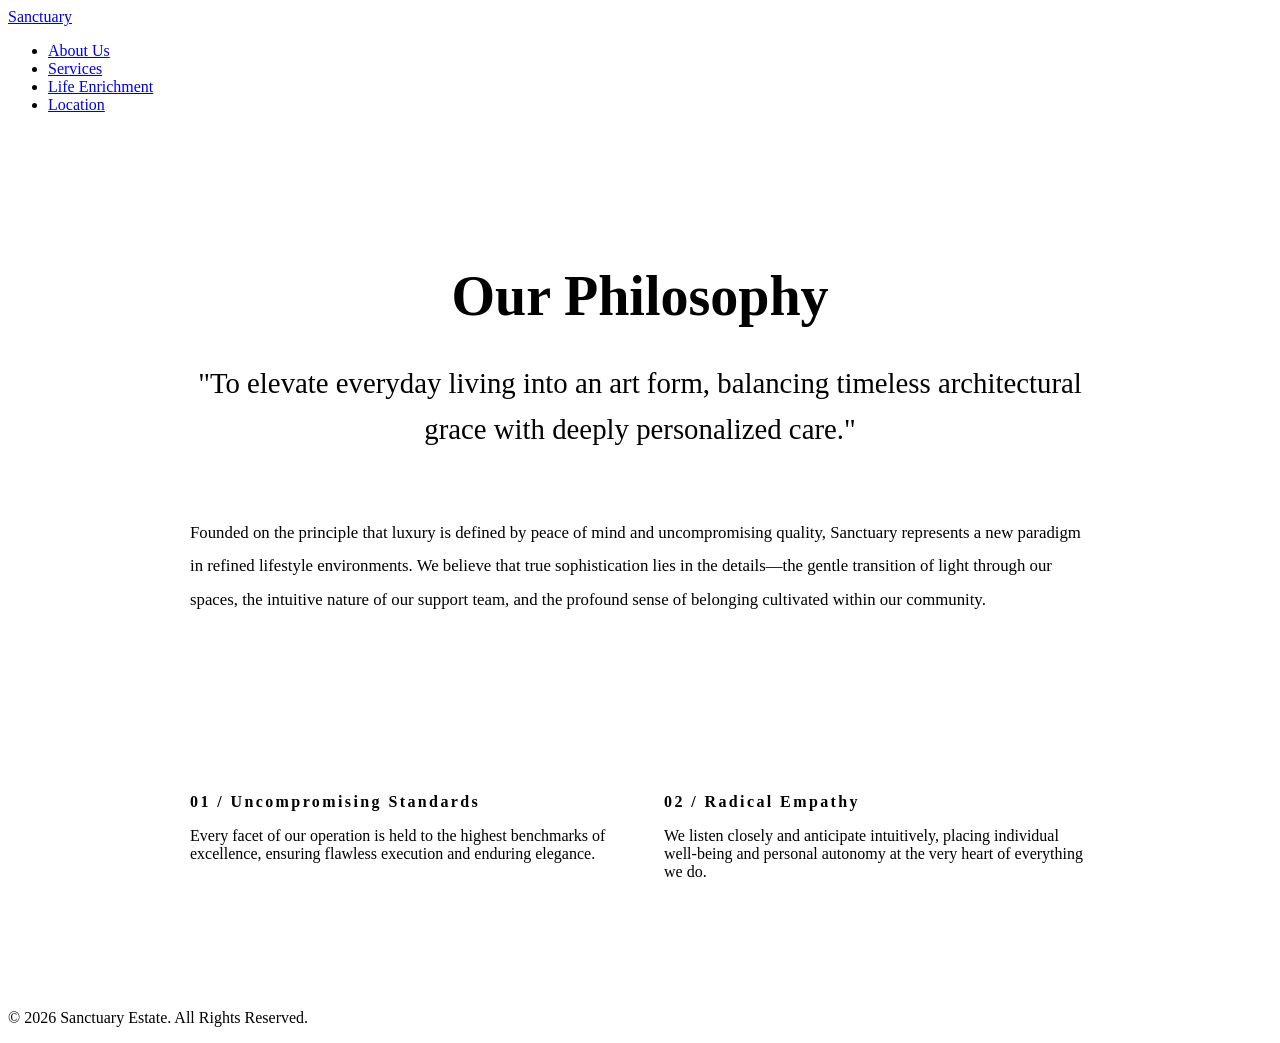
==== about.html @ a44ab1a4 "Add About Us page with HTML structure and styles This file contains the HTML structure and styles fo" ====
<!DOCTYPE html>
<html lang="en">
<head>
    <meta charset="UTF-8">
    <title>About Us | Sanctuary</title>
    <!-- Insert Global CSS here -->
    <style>
      .about-container {
        padding: 6rem 5%;
        max-width: 900px;
        margin: 0 auto;
        text-align: center;
      }
      .about-container h1 {
        font-size: 3.5rem;
        margin-bottom: 2rem;
      }
      .manifesto {
        font-family: 'Cormorant Garamond', serif;
        font-size: 1.8rem;
        line-height: 1.6;
        color: var(--off-white);
        margin-bottom: 4rem;
        font-weight: 300;
      }
      .about-body {
        text-align: left;
        margin-bottom: 6rem;
      }
      .about-body p {
        margin-bottom: 1.5rem;
        line-height: 2;
        font-size: 1.05rem;
      }
      .values-grid {
        display: grid;
        grid-template-columns: repeat(2, 1fr);
        gap: 3rem;
        text-align: left;
        border-top: 1px solid rgba(247, 245, 240, 0.1);
        padding-top: 4rem;
      }
      .value-item h3 {
        color: var(--gold-accent);
        font-size: 1rem;
        letter-spacing: 0.15em;
        margin-bottom: 1rem;
      }
      @media(max-width: 768px) {
        .values-grid { grid-template-columns: 1fr; }
      }
    </style>
</head>
<body>
    <nav>
        <a href="#" class="logo">Sanctuary</a>
        <ul class="nav-links">
            <li><a href="about.html" class="active">About Us</a></li>
            <li><a href="services.html">Services</a></li>
            <li><a href="enrichment.html">Life Enrichment</a></li>
            <li><a href="location.html">Location</a></li>
        </ul>
    </nav>

    <main class="about-container">
        <h1>Our Philosophy</h1>
        <div class="manifesto">
            "To elevate everyday living into an art form, balancing timeless architectural grace with deeply personalized care."
        </div>
        
        <div class="about-body">
            <p>Founded on the principle that luxury is defined by peace of mind and uncompromising quality, Sanctuary represents a new paradigm in refined lifestyle environments. We believe that true sophistication lies in the details—the gentle transition of light through our spaces, the intuitive nature of our support team, and the profound sense of belonging cultivated within our community.</p>
        </div>

        <div class="values-grid">
            <div class="value-item">
                <h3>01 / Uncompromising Standards</h3>
                <p>Every facet of our operation is held to the highest benchmarks of excellence, ensuring flawless execution and enduring elegance.</p>
            </div>
            <div class="value-item">
                <h3>02 / Radical Empathy</h3>
                <p>We listen closely and anticipate intuitively, placing individual well-being and personal autonomy at the very heart of everything we do.</p>
            </div>
        </div>
    </main>

    <footer>
        <p>&copy; 2026 Sanctuary Estate. All Rights Reserved.</p>
    </footer>
</body>
</html>
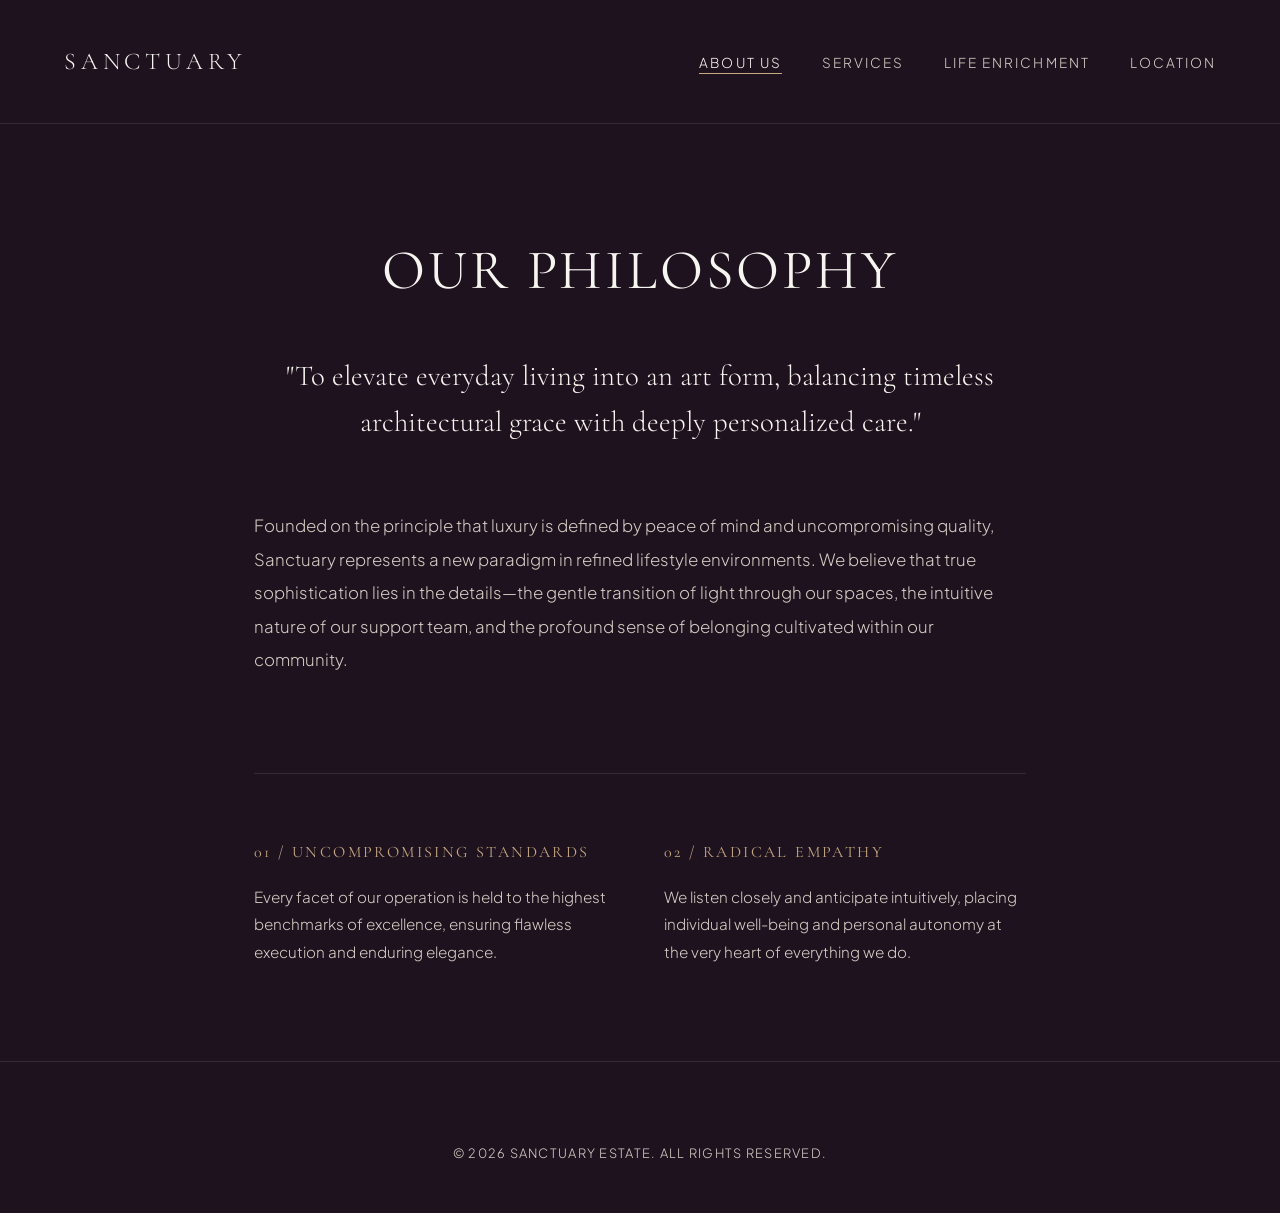
==== commit 63d6bfa2: "Enhance styling in about.html for improved aesthetics Added CSS styles for a cohesive design and lay" ====
--- a/about.html
+++ b/about.html
@@ -1,6 +1,100 @@
 <!DOCTYPE html>
 <html lang="en">
 <head>
+
+<style>
+  :root {
+    --plum-dark: #1E121E;
+    --plum-card: #2A1A2A;
+    --plum-accent: #3D263D;
+    --off-white: #F7F5F0;
+    --off-white-muted: #D3CEC4;
+    --gold-accent: #C5A880; /* Subtle luxury accent */
+    --transition: all 0.4s cubic-bezier(0.16, 1, 0.3, 1);
+  }
+
+  * {
+    box-sizing: border-box;
+    margin: 0;
+    padding: 0;
+  }
+
+  body {
+    background-color: var(--plum-dark);
+    color: var(--off-white);
+    font-family: 'Cormorant Garamond', serif, Georgia, serif; /* High-end editorial feel */
+    line-height: 1.8;
+    overflow-x: hidden;
+  }
+
+  h1, h2, h3, h4 {
+    font-weight: 400;
+    letter-spacing: 0.05em;
+    text-transform: uppercase;
+  }
+
+  p, span, a, li {
+    font-family: 'Plus Jakarta Sans', sans-serif, system-ui, sans-serif; /* Clean readable body font */
+    font-weight: 300;
+    font-size: 0.95rem;
+    color: var(--off-white-muted);
+  }
+
+  /* Navigation Bar (Cohesive Across All Pages) */
+  nav {
+    display: flex;
+    justify-content: space-between;
+    align-items: center;
+    padding: 2.5rem 5%;
+    border-bottom: 1px solid rgba(247, 245, 240, 0.1);
+  }
+
+  .logo {
+    font-family: 'Cormorant Garamond', serif;
+    font-size: 1.5rem;
+    letter-spacing: 0.2em;
+    color: var(--off-white);
+    text-decoration: none;
+    text-transform: uppercase;
+  }
+
+  .nav-links {
+    display: flex;
+    gap: 2.5rem;
+    list-style: none;
+  }
+
+  .nav-links a {
+    text-decoration: none;
+    color: var(--off-white-muted);
+    font-size: 0.85rem;
+    letter-spacing: 0.15em;
+    text-transform: uppercase;
+    transition: var(--transition);
+  }
+
+  .nav-links a:hover, .nav-links a.active {
+    color: var(--off-white);
+    border-bottom: 1px solid var(--gold-accent);
+    padding-bottom: 2px;
+  }
+
+  /* Footer */
+  footer {
+    padding: 5rem 5% 3rem;
+    border-top: 1px solid rgba(247, 245, 240, 0.1);
+    text-align: center;
+  }
+
+  footer p {
+    font-size: 0.8rem;
+    letter-spacing: 0.1em;
+    text-transform: uppercase;
+  }
+</style>
+<!-- Importing Google Fonts for Luxury Aesthetic -->
+<link href="https://fonts.googleapis.com/css2?family=Cormorant+Garamond:wght@300;400;500&family=Plus+Jakarta+Sans:wght@300;400;500&display=swap" rel="stylesheet">
+    
     <meta charset="UTF-8">
     <title>About Us | Sanctuary</title>
     <!-- Insert Global CSS here -->
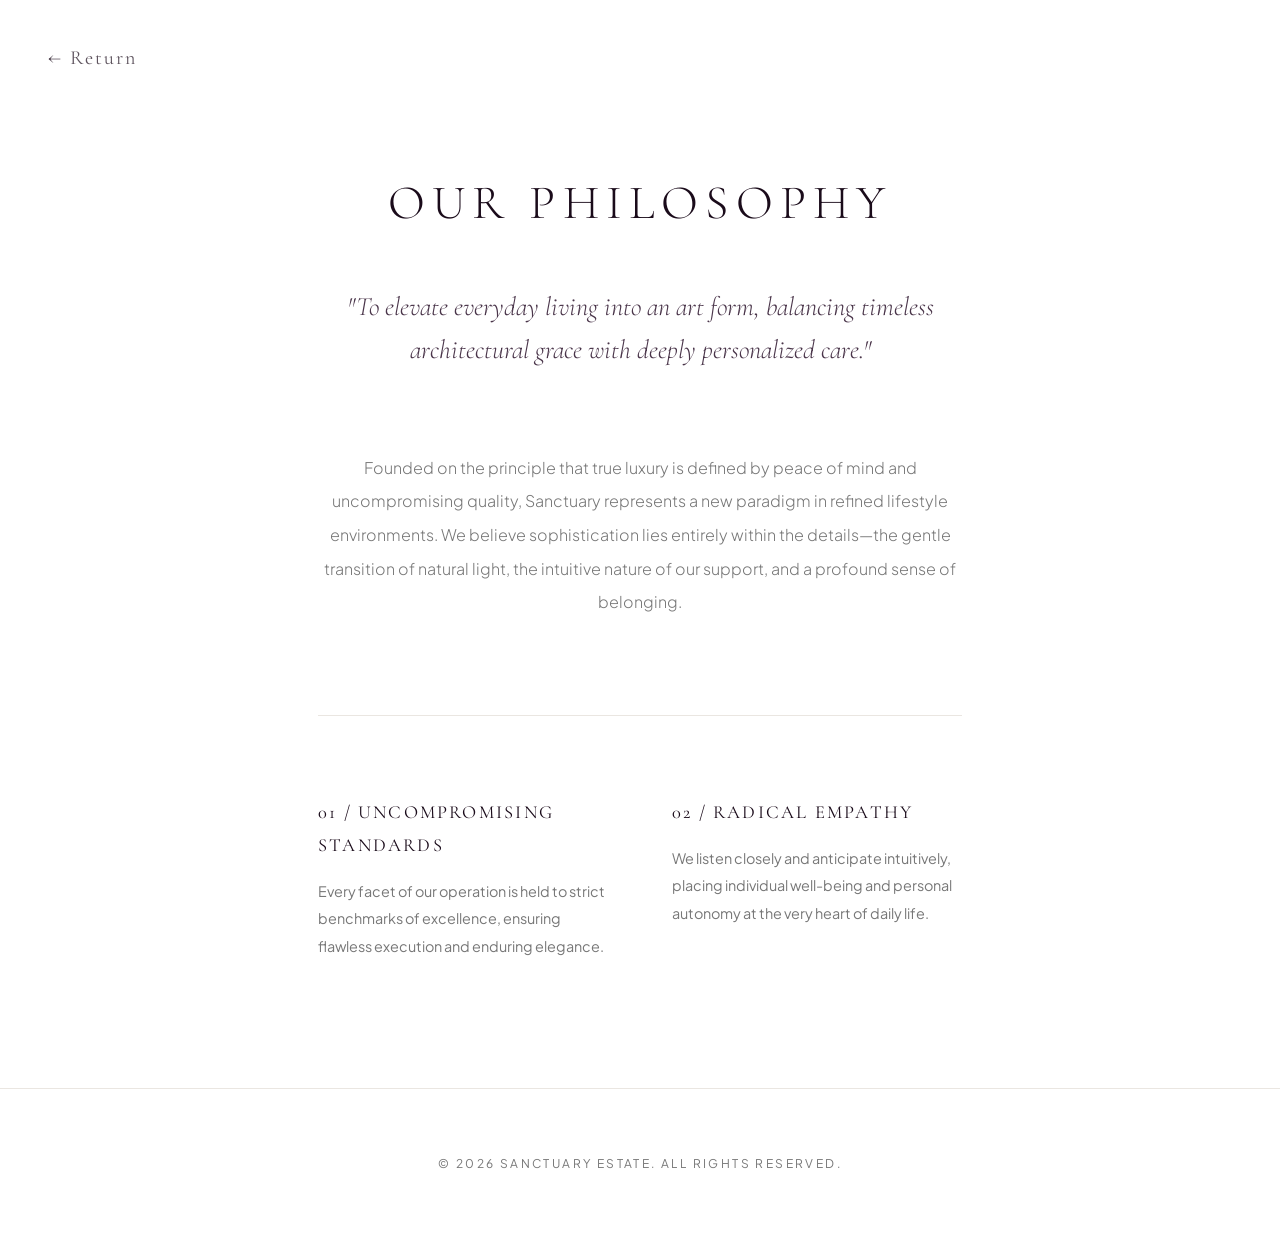
==== commit 7b59635a: "Refactor about.html with new styles and content Updated styles and content in the about page for imp" ====
--- a/about.html
+++ b/about.html
@@ -1,160 +1,162 @@
 <!DOCTYPE html>
 <html lang="en">
 <head>
+    <meta charset="UTF-8">
+    <meta name="viewport" content="width=device-width, initial-scale=1.0">
+    <title>About Us | Sanctuary</title>
+    
+    <!-- Google Fonts -->
+    <link href="https://fonts.googleapis.com/css2?family=Cormorant+Garamond:ital,wght@0,300;0,400;0,500;1,300&family=Plus+Jakarta+Sans:wght@300;400&display=swap" rel="stylesheet">
+    
+    <style>
+      :root {
+        --bg-white: #FFFFFF;
+        --plum-deep: #1A0B1A;
+        --plum-muted: #4A354A;
+        --text-main: #2C2C2C;
+        --text-light: #777777;
+        --border-color: #EAE6E1;
+        --transition: all 0.5s cubic-bezier(0.16, 1, 0.3, 1);
+      }
 
-<style>
-  :root {
-    --plum-dark: #1E121E;
-    --plum-card: #2A1A2A;
-    --plum-accent: #3D263D;
-    --off-white: #F7F5F0;
-    --off-white-muted: #D3CEC4;
-    --gold-accent: #C5A880; /* Subtle luxury accent */
-    --transition: all 0.4s cubic-bezier(0.16, 1, 0.3, 1);
-  }
+      * {
+        box-sizing: border-box;
+        margin: 0;
+        padding: 0;
+      }
 
-  * {
-    box-sizing: border-box;
-    margin: 0;
-    padding: 0;
-  }
+      body {
+        background-color: var(--bg-white);
+        color: var(--text-main);
+        font-family: 'Plus Jakarta Sans', sans-serif;
+        line-height: 1.8;
+        overflow-x: hidden;
+      }
 
-  body {
-    background-color: var(--plum-dark);
-    color: var(--off-white);
-    font-family: 'Cormorant Garamond', serif, Georgia, serif; /* High-end editorial feel */
-    line-height: 1.8;
-    overflow-x: hidden;
-  }
+      /* Minimal Back Arrow */
+      .back-nav {
+        position: fixed;
+        top: 2.5rem;
+        left: 3rem;
+        z-index: 100;
+      }
 
-  h1, h2, h3, h4 {
-    font-weight: 400;
-    letter-spacing: 0.05em;
-    text-transform: uppercase;
-  }
+      .back-arrow {
+        font-family: 'Cormorant Garamond', serif;
+        font-size: 1.25rem;
+        color: var(--plum-deep);
+        text-decoration: none;
+        letter-spacing: 0.1em;
+        display: flex;
+        align-items: center;
+        gap: 0.5rem;
+        transition: var(--transition);
+        opacity: 0.7;
+      }
 
-  p, span, a, li {
-    font-family: 'Plus Jakarta Sans', sans-serif, system-ui, sans-serif; /* Clean readable body font */
-    font-weight: 300;
-    font-size: 0.95rem;
-    color: var(--off-white-muted);
-  }
+      .back-arrow:hover {
+        opacity: 1;
+        transform: translateX(-4px);
+      }
 
-  /* Navigation Bar (Cohesive Across All Pages) */
-  nav {
-    display: flex;
-    justify-content: space-between;
-    align-items: center;
-    padding: 2.5rem 5%;
-    border-bottom: 1px solid rgba(247, 245, 240, 0.1);
-  }
-
-  .logo {
-    font-family: 'Cormorant Garamond', serif;
-    font-size: 1.5rem;
-    letter-spacing: 0.2em;
-    color: var(--off-white);
-    text-decoration: none;
-    text-transform: uppercase;
-  }
-
-  .nav-links {
-    display: flex;
-    gap: 2.5rem;
-    list-style: none;
-  }
-
-  .nav-links a {
-    text-decoration: none;
-    color: var(--off-white-muted);
-    font-size: 0.85rem;
-    letter-spacing: 0.15em;
-    text-transform: uppercase;
-    transition: var(--transition);
-  }
-
-  .nav-links a:hover, .nav-links a.active {
-    color: var(--off-white);
-    border-bottom: 1px solid var(--gold-accent);
-    padding-bottom: 2px;
-  }
-
-  /* Footer */
-  footer {
-    padding: 5rem 5% 3rem;
-    border-top: 1px solid rgba(247, 245, 240, 0.1);
-    text-align: center;
-  }
-
-  footer p {
-    font-size: 0.8rem;
-    letter-spacing: 0.1em;
-    text-transform: uppercase;
-  }
-</style>
-<!-- Importing Google Fonts for Luxury Aesthetic -->
-<link href="https://fonts.googleapis.com/css2?family=Cormorant+Garamond:wght@300;400;500&family=Plus+Jakarta+Sans:wght@300;400;500&display=swap" rel="stylesheet">
-    
-    <meta charset="UTF-8">
-    <title>About Us | Sanctuary</title>
-    <!-- Insert Global CSS here -->
-    <style>
+      /* About Page Content */
       .about-container {
-        padding: 6rem 5%;
+        padding: 10rem 10% 8rem;
         max-width: 900px;
         margin: 0 auto;
         text-align: center;
       }
+
       .about-container h1 {
-        font-size: 3.5rem;
-        margin-bottom: 2rem;
+        font-family: 'Cormorant Garamond', serif;
+        font-size: 3rem;
+        font-weight: 300;
+        letter-spacing: 0.15em;
+        text-transform: uppercase;
+        color: var(--plum-deep);
+        margin-bottom: 2.5rem;
       }
+
       .manifesto {
         font-family: 'Cormorant Garamond', serif;
-        font-size: 1.8rem;
+        font-style: italic;
+        font-size: 1.65rem;
         line-height: 1.6;
-        color: var(--off-white);
-        margin-bottom: 4rem;
+        color: var(--plum-muted);
+        margin-bottom: 5rem;
+        font-weight: 300;
+        max-width: 750px;
+        margin-left: auto;
+        margin-right: auto;
+      }
+
+      .about-body {
+        text-align: center;
+        margin-bottom: 6rem;
+      }
+
+      .about-body p {
+        font-size: 1rem;
+        line-height: 2.1;
+        color: var(--text-light);
+        max-width: 700px;
+        margin: 0 auto;
         font-weight: 300;
       }
-      .about-body {
-        text-align: left;
-        margin-bottom: 6rem;
-      }
-      .about-body p {
-        margin-bottom: 1.5rem;
-        line-height: 2;
-        font-size: 1.05rem;
-      }
+
       .values-grid {
         display: grid;
         grid-template-columns: repeat(2, 1fr);
-        gap: 3rem;
+        gap: 4rem;
         text-align: left;
-        border-top: 1px solid rgba(247, 245, 240, 0.1);
-        padding-top: 4rem;
+        border-top: 1px solid var(--border-color);
+        padding-top: 5rem;
       }
+
       .value-item h3 {
-        color: var(--gold-accent);
-        font-size: 1rem;
-        letter-spacing: 0.15em;
+        font-family: 'Cormorant Garamond', serif;
+        color: var(--plum-deep);
+        font-size: 1.15rem;
+        font-weight: 400;
+        letter-spacing: 0.12em;
         margin-bottom: 1rem;
+        text-transform: uppercase;
       }
+
+      .value-item p {
+        font-size: 0.9rem;
+        color: var(--text-light);
+        line-height: 1.9;
+      }
+
       @media(max-width: 768px) {
-        .values-grid { grid-template-columns: 1fr; }
+        .back-nav { top: 1.5rem; left: 1.5rem; }
+        .about-container { padding: 8rem 6% 5rem; }
+        .about-container h1 { font-size: 2.2rem; }
+        .manifesto { font-size: 1.35rem; }
+        .values-grid { grid-template-columns: 1fr; gap: 3rem; }
+      }
+
+      /* Minimal Footer */
+      footer {
+        padding: 4rem 5%;
+        text-align: center;
+        border-top: 1px solid var(--border-color);
+      }
+
+      footer p {
+        font-size: 0.75rem;
+        letter-spacing: 0.2em;
+        text-transform: uppercase;
+        color: var(--text-light);
       }
     </style>
 </head>
 <body>
-    <nav>
-        <a href="#" class="logo">Sanctuary</a>
-        <ul class="nav-links">
-            <li><a href="about.html" class="active">About Us</a></li>
-            <li><a href="services.html">Services</a></li>
-            <li><a href="enrichment.html">Life Enrichment</a></li>
-            <li><a href="location.html">Location</a></li>
-        </ul>
-    </nav>
+
+    <div class="back-nav">
+        <a href="index.html" class="back-arrow">&larr; Return</a>
+    </div>
 
     <main class="about-container">
         <h1>Our Philosophy</h1>
@@ -163,17 +165,17 @@
         </div>
         
         <div class="about-body">
-            <p>Founded on the principle that luxury is defined by peace of mind and uncompromising quality, Sanctuary represents a new paradigm in refined lifestyle environments. We believe that true sophistication lies in the details—the gentle transition of light through our spaces, the intuitive nature of our support team, and the profound sense of belonging cultivated within our community.</p>
+            <p>Founded on the principle that true luxury is defined by peace of mind and uncompromising quality, Sanctuary represents a new paradigm in refined lifestyle environments. We believe sophistication lies entirely within the details—the gentle transition of natural light, the intuitive nature of our support, and a profound sense of belonging.</p>
         </div>
 
         <div class="values-grid">
             <div class="value-item">
                 <h3>01 / Uncompromising Standards</h3>
-                <p>Every facet of our operation is held to the highest benchmarks of excellence, ensuring flawless execution and enduring elegance.</p>
+                <p>Every facet of our operation is held to strict benchmarks of excellence, ensuring flawless execution and enduring elegance.</p>
             </div>
             <div class="value-item">
                 <h3>02 / Radical Empathy</h3>
-                <p>We listen closely and anticipate intuitively, placing individual well-being and personal autonomy at the very heart of everything we do.</p>
+                <p>We listen closely and anticipate intuitively, placing individual well-being and personal autonomy at the very heart of daily life.</p>
             </div>
         </div>
     </main>
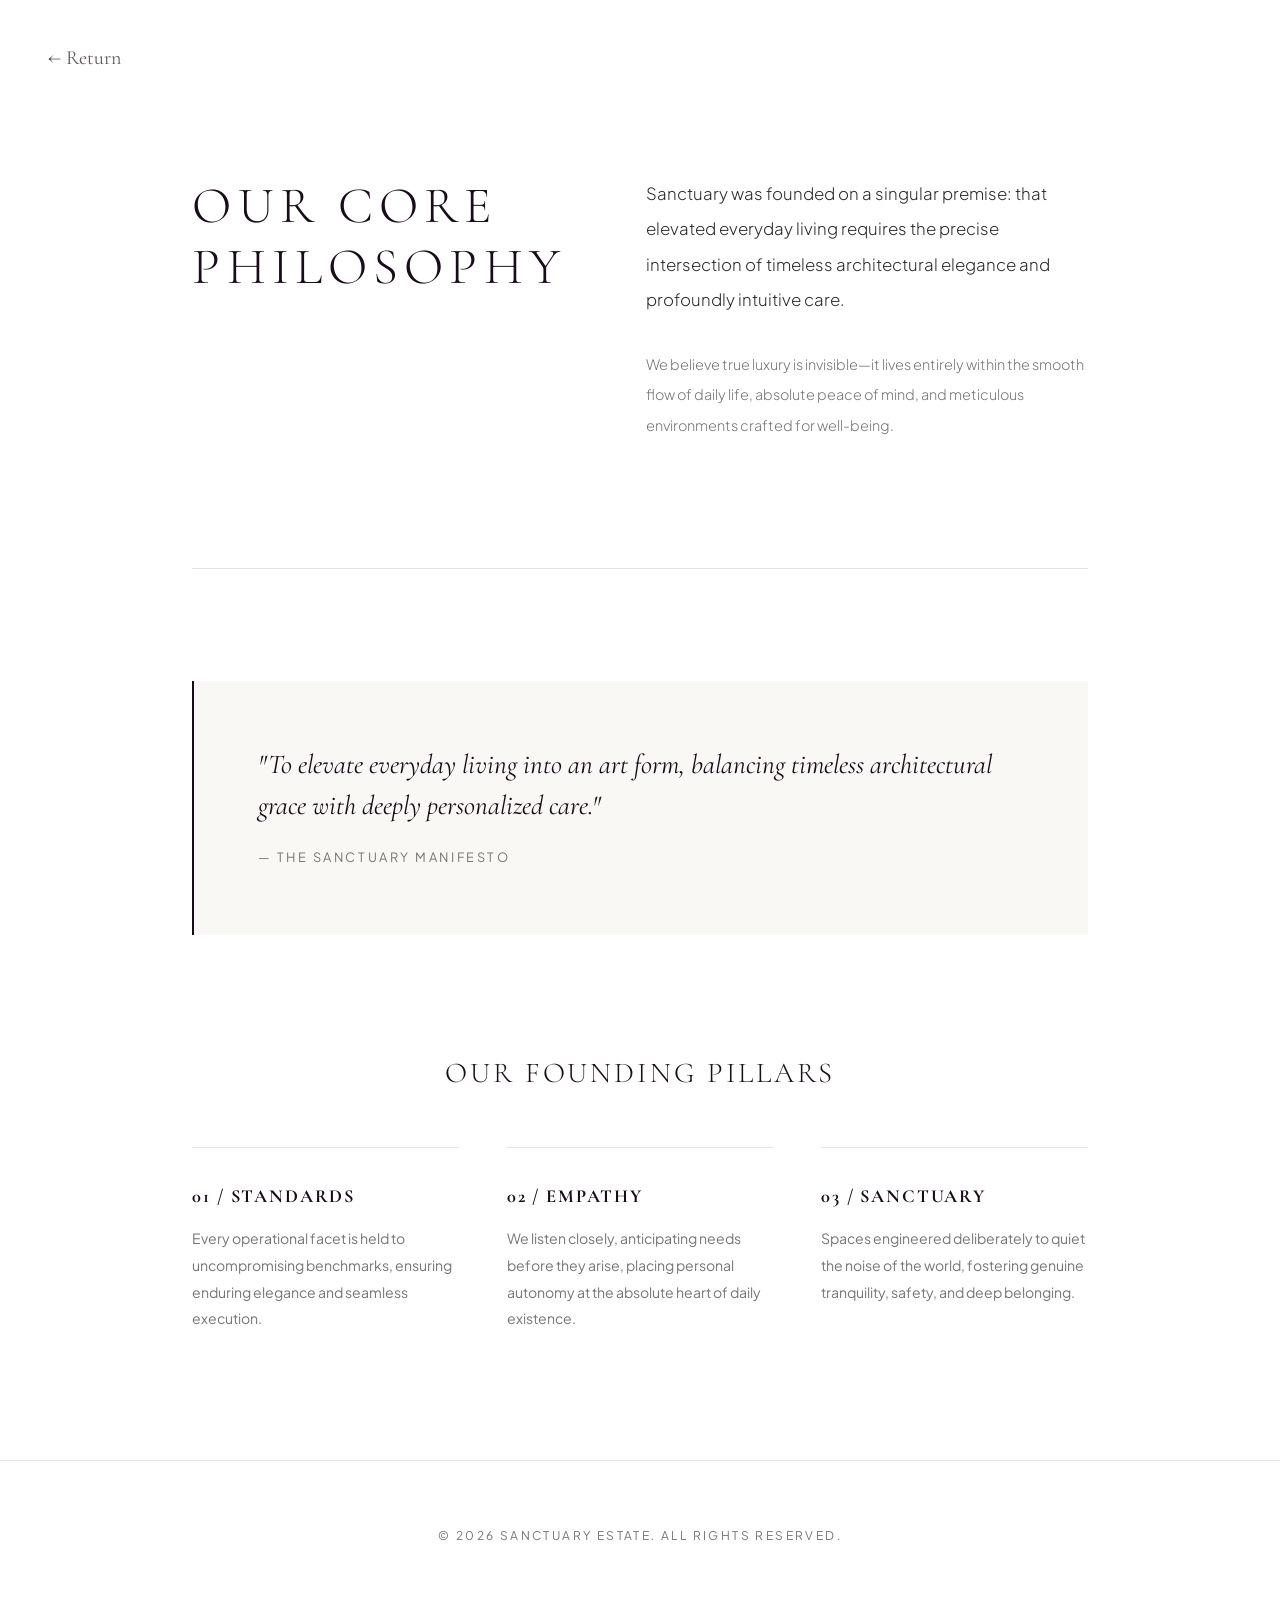
==== commit 78165676: "Refactor About Us page layout and styles Updated styles and structure of the About Us page, includin" ====
--- a/about.html
+++ b/about.html
@@ -5,35 +5,28 @@
     <meta name="viewport" content="width=device-width, initial-scale=1.0">
     <title>About Us | Sanctuary</title>
     
-    <!-- Google Fonts -->
-    <link href="https://fonts.googleapis.com/css2?family=Cormorant+Garamond:ital,wght@0,300;0,400;0,500;1,300&family=Plus+Jakarta+Sans:wght@300;400&display=swap" rel="stylesheet">
+    <link href="https://fonts.googleapis.com/css2?family=Cormorant+Garamond:ital,wght@0,300;0,400;1,300&family=Plus+Jakarta+Sans:wght@300;400&display=swap" rel="stylesheet">
     
     <style>
       :root {
         --bg-white: #FFFFFF;
         --plum-deep: #1A0B1A;
-        --plum-muted: #4A354A;
-        --text-main: #2C2C2C;
-        --text-light: #777777;
-        --border-color: #EAE6E1;
+        --plum-muted: #523752;
+        --text-main: #2A2A2A;
+        --text-light: #767676;
+        --border-color: #E8E3DC;
         --transition: all 0.5s cubic-bezier(0.16, 1, 0.3, 1);
       }
 
-      * {
-        box-sizing: border-box;
-        margin: 0;
-        padding: 0;
-      }
+      * { box-sizing: border-box; margin: 0; padding: 0; }
 
       body {
         background-color: var(--bg-white);
         color: var(--text-main);
         font-family: 'Plus Jakarta Sans', sans-serif;
         line-height: 1.8;
-        overflow-x: hidden;
-      }
-
-      /* Minimal Back Arrow */
+      }
+
       .back-nav {
         position: fixed;
         top: 2.5rem;
@@ -46,7 +39,6 @@
         font-size: 1.25rem;
         color: var(--plum-deep);
         text-decoration: none;
-        letter-spacing: 0.1em;
         display: flex;
         align-items: center;
         gap: 0.5rem;
@@ -54,102 +46,120 @@
         opacity: 0.7;
       }
 
-      .back-arrow:hover {
-        opacity: 1;
-        transform: translateX(-4px);
-      }
-
-      /* About Page Content */
-      .about-container {
-        padding: 10rem 10% 8rem;
-        max-width: 900px;
+      .back-arrow:hover { opacity: 1; transform: translateX(-4px); }
+
+      .about-wrapper {
+        max-width: 1100px;
         margin: 0 auto;
-        text-align: center;
-      }
-
-      .about-container h1 {
-        font-family: 'Cormorant Garamond', serif;
-        font-size: 3rem;
+        padding: 11rem 8% 8rem;
+      }
+
+      .about-hero {
+        display: grid;
+        grid-template-columns: 1fr 1.2fr;
+        gap: 5rem;
+        align-items: start;
+        margin-bottom: 7rem;
+        border-bottom: 1px solid var(--border-color);
+        padding-bottom: 6rem;
+      }
+
+      .about-hero h1 {
+        font-family: 'Cormorant Garamond', serif;
+        font-size: 3.2rem;
         font-weight: 300;
-        letter-spacing: 0.15em;
-        text-transform: uppercase;
-        color: var(--plum-deep);
-        margin-bottom: 2.5rem;
-      }
-
-      .manifesto {
-        font-family: 'Cormorant Garamond', serif;
-        font-style: italic;
-        font-size: 1.65rem;
-        line-height: 1.6;
-        color: var(--plum-muted);
-        margin-bottom: 5rem;
+        letter-spacing: 0.12em;
+        text-transform: uppercase;
+        color: var(--plum-deep);
+        line-height: 1.2;
+      }
+
+      .hero-right p {
+        font-size: 1.05rem;
+        line-height: 2.1;
+        color: var(--text-main);
         font-weight: 300;
-        max-width: 750px;
-        margin-left: auto;
-        margin-right: auto;
-      }
-
-      .about-body {
-        text-align: center;
-        margin-bottom: 6rem;
-      }
-
-      .about-body p {
-        font-size: 1rem;
-        line-height: 2.1;
-        color: var(--text-light);
-        max-width: 700px;
-        margin: 0 auto;
-        font-weight: 300;
-      }
-
-      .values-grid {
-        display: grid;
-        grid-template-columns: repeat(2, 1fr);
-        gap: 4rem;
-        text-align: left;
-        border-top: 1px solid var(--border-color);
-        padding-top: 5rem;
-      }
-
-      .value-item h3 {
-        font-family: 'Cormorant Garamond', serif;
-        color: var(--plum-deep);
-        font-size: 1.15rem;
-        font-weight: 400;
-        letter-spacing: 0.12em;
-        margin-bottom: 1rem;
-        text-transform: uppercase;
-      }
-
-      .value-item p {
+        margin-bottom: 2rem;
+      }
+
+      .hero-right .subtext {
         font-size: 0.9rem;
         color: var(--text-light);
+      }
+
+      .editorial-quote {
+        background-color: #FAF8F5;
+        padding: 4rem;
+        border-left: 2px solid var(--plum-deep);
+        margin-bottom: 7rem;
+      }
+
+      .editorial-quote p {
+        font-family: 'Cormorant Garamond', serif;
+        font-style: italic;
+        font-size: 1.7rem;
+        color: var(--plum-deep);
+        line-height: 1.5;
+        margin-bottom: 1rem;
+      }
+
+      .editorial-quote span {
+        font-size: 0.8rem;
+        letter-spacing: 0.2em;
+        text-transform: uppercase;
+        color: var(--text-light);
+      }
+
+      .pillar-section h2 {
+        font-family: 'Cormorant Garamond', serif;
+        font-size: 1.8rem;
+        font-weight: 300;
+        letter-spacing: 0.1em;
+        text-transform: uppercase;
+        color: var(--plum-deep);
+        margin-bottom: 3rem;
+        text-align: center;
+      }
+
+      .pillar-columns {
+        display: grid;
+        grid-template-columns: repeat(3, 1fr);
+        gap: 3rem;
+      }
+
+      .pillar-item {
+        border-top: 1px solid var(--border-color);
+        padding-top: 2rem;
+      }
+
+      .pillar-item h4 {
+        font-family: 'Cormorant Garamond', serif;
+        font-size: 1.15rem;
+        color: var(--plum-deep);
+        letter-spacing: 0.1em;
+        margin-bottom: 0.75rem;
+        text-transform: uppercase;
+      }
+
+      .pillar-item p {
+        font-size: 0.88rem;
+        color: var(--text-light);
         line-height: 1.9;
       }
 
-      @media(max-width: 768px) {
+      @media(max-width: 900px) {
+        .about-hero { grid-template-columns: 1fr; gap: 3rem; }
+        .pillar-columns { grid-template-columns: 1fr; gap: 2.5rem; }
         .back-nav { top: 1.5rem; left: 1.5rem; }
-        .about-container { padding: 8rem 6% 5rem; }
-        .about-container h1 { font-size: 2.2rem; }
-        .manifesto { font-size: 1.35rem; }
-        .values-grid { grid-template-columns: 1fr; gap: 3rem; }
-      }
-
-      /* Minimal Footer */
+        .about-wrapper { padding: 8rem 6% 5rem; }
+      }
+
       footer {
         padding: 4rem 5%;
         text-align: center;
         border-top: 1px solid var(--border-color);
       }
-
-      footer p {
-        font-size: 0.75rem;
-        letter-spacing: 0.2em;
-        text-transform: uppercase;
-        color: var(--text-light);
-      }
+      footer p { font-size: 0.75rem; letter-spacing: 0.2em; text-transform: uppercase; color: var(--text-light); }
     </style>
 </head>
 <body>
@@ -158,26 +168,37 @@
         <a href="index.html" class="back-arrow">&larr; Return</a>
     </div>
 
-    <main class="about-container">
-        <h1>Our Philosophy</h1>
-        <div class="manifesto">
-            "To elevate everyday living into an art form, balancing timeless architectural grace with deeply personalized care."
+    <main class="about-wrapper">
+        <section class="about-hero">
+            <h1>Our Core<br>Philosophy</h1>
+            <div class="hero-right">
+                <p>Sanctuary was founded on a singular premise: that elevated everyday living requires the precise intersection of timeless architectural elegance and profoundly intuitive care.</p>
+                <p class="subtext">We believe true luxury is invisible—it lives entirely within the smooth flow of daily life, absolute peace of mind, and meticulous environments crafted for well-being.</p>
+            </div>
+        </section>
+
+        <div class="editorial-quote">
+            <p>"To elevate everyday living into an art form, balancing timeless architectural grace with deeply personalized care."</p>
+            <span>— The Sanctuary Manifesto</span>
         </div>
-        
-        <div class="about-body">
-            <p>Founded on the principle that true luxury is defined by peace of mind and uncompromising quality, Sanctuary represents a new paradigm in refined lifestyle environments. We believe sophistication lies entirely within the details—the gentle transition of natural light, the intuitive nature of our support, and a profound sense of belonging.</p>
-        </div>
-
-        <div class="values-grid">
-            <div class="value-item">
-                <h3>01 / Uncompromising Standards</h3>
-                <p>Every facet of our operation is held to strict benchmarks of excellence, ensuring flawless execution and enduring elegance.</p>
+
+        <section class="pillar-section">
+            <h2>Our Founding Pillars</h2>
+            <div class="pillar-columns">
+                <div class="pillar-item">
+                    <h4>01 / Standards</h4>
+                    <p>Every operational facet is held to uncompromising benchmarks, ensuring enduring elegance and seamless execution.</p>
+                </div>
+                <div class="pillar-item">
+                    <h4>02 / Empathy</h4>
+                    <p>We listen closely, anticipating needs before they arise, placing personal autonomy at the absolute heart of daily existence.</p>
+                </div>
+                <div class="pillar-item">
+                    <h4>03 / Sanctuary</h4>
+                    <p>Spaces engineered deliberately to quiet the noise of the world, fostering genuine tranquility, safety, and deep belonging.</p>
+                </div>
             </div>
-            <div class="value-item">
-                <h3>02 / Radical Empathy</h3>
-                <p>We listen closely and anticipate intuitively, placing individual well-being and personal autonomy at the very heart of daily life.</p>
-            </div>
-        </div>
+        </section>
     </main>
 
     <footer>
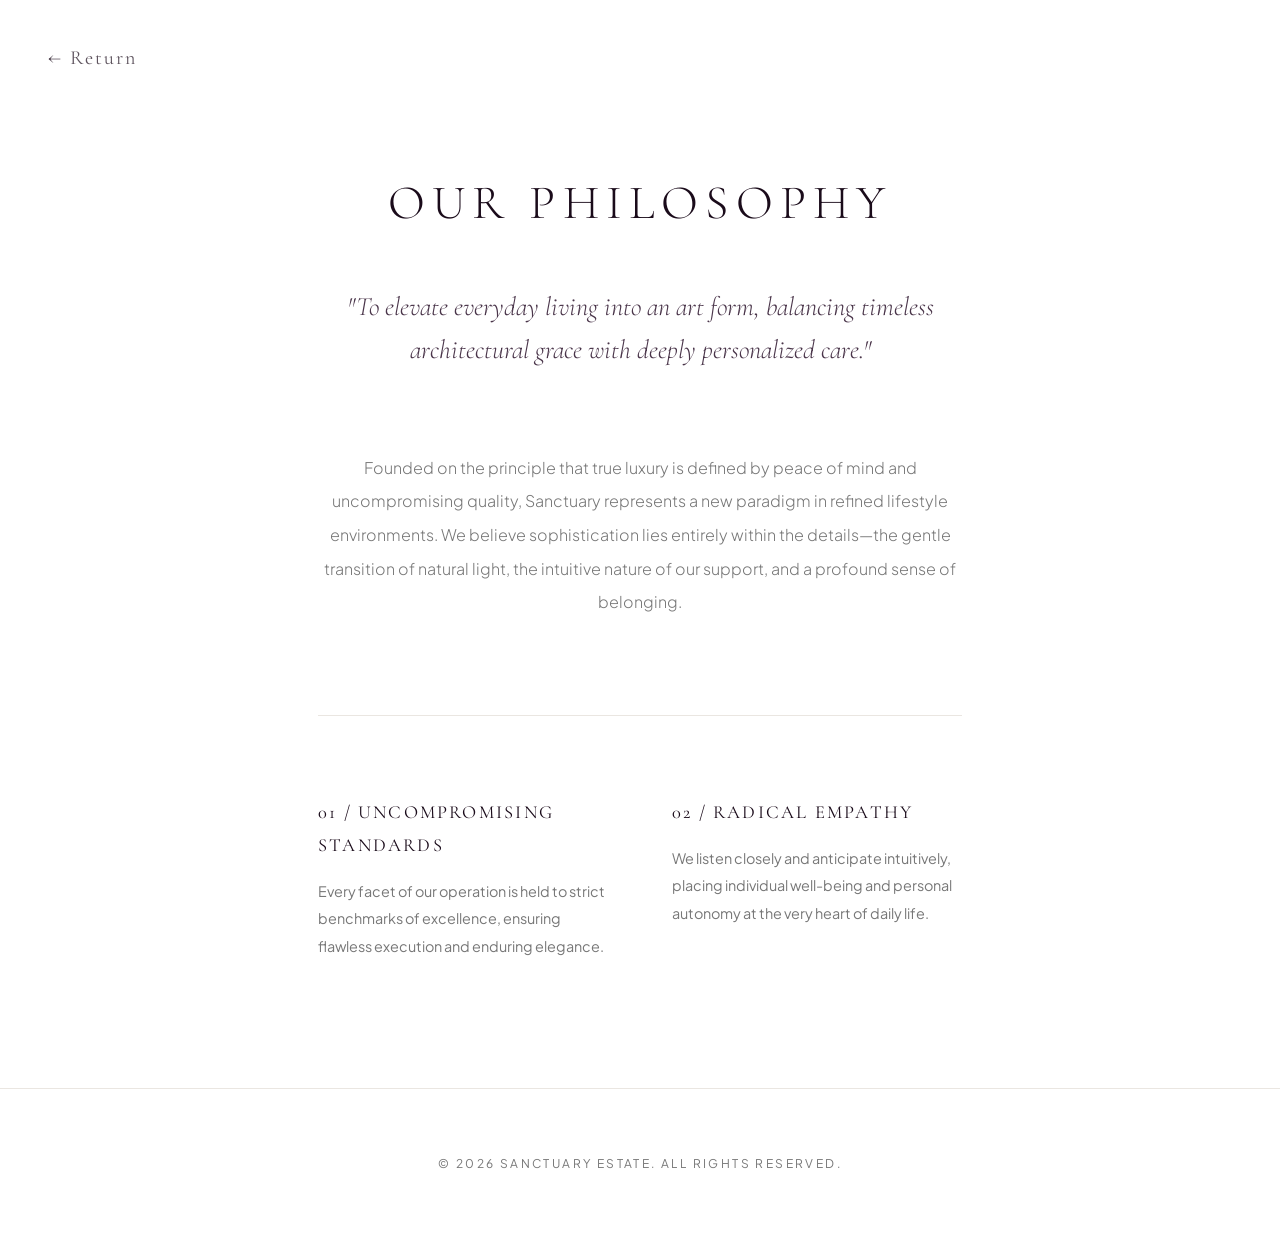
==== commit 1faefc3f: "Refactor About page layout and styles Updated styles and structure for the About page, including fon" ====
--- a/about.html
+++ b/about.html
@@ -5,28 +5,35 @@
     <meta name="viewport" content="width=device-width, initial-scale=1.0">
     <title>About Us | Sanctuary</title>
     
-    <link href="https://fonts.googleapis.com/css2?family=Cormorant+Garamond:ital,wght@0,300;0,400;1,300&family=Plus+Jakarta+Sans:wght@300;400&display=swap" rel="stylesheet">
+    <!-- Google Fonts -->
+    <link href="https://fonts.googleapis.com/css2?family=Cormorant+Garamond:ital,wght@0,300;0,400;0,500;1,300&family=Plus+Jakarta+Sans:wght@300;400&display=swap" rel="stylesheet">
     
     <style>
       :root {
         --bg-white: #FFFFFF;
         --plum-deep: #1A0B1A;
-        --plum-muted: #523752;
-        --text-main: #2A2A2A;
-        --text-light: #767676;
-        --border-color: #E8E3DC;
+        --plum-muted: #4A354A;
+        --text-main: #2C2C2C;
+        --text-light: #777777;
+        --border-color: #EAE6E1;
         --transition: all 0.5s cubic-bezier(0.16, 1, 0.3, 1);
       }
 
-      * { box-sizing: border-box; margin: 0; padding: 0; }
+      * {
+        box-sizing: border-box;
+        margin: 0;
+        padding: 0;
+      }
 
       body {
         background-color: var(--bg-white);
         color: var(--text-main);
         font-family: 'Plus Jakarta Sans', sans-serif;
         line-height: 1.8;
+        overflow-x: hidden;
       }
 
+      /* Minimal Back Arrow */
       .back-nav {
         position: fixed;
         top: 2.5rem;
@@ -39,6 +46,7 @@
         font-size: 1.25rem;
         color: var(--plum-deep);
         text-decoration: none;
+        letter-spacing: 0.1em;
         display: flex;
         align-items: center;
         gap: 0.5rem;
@@ -46,120 +54,102 @@
         opacity: 0.7;
       }
 
-      .back-arrow:hover { opacity: 1; transform: translateX(-4px); }
-
-      .about-wrapper {
-        max-width: 1100px;
-        margin: 0 auto;
-        padding: 11rem 8% 8rem;
+      .back-arrow:hover {
+        opacity: 1;
+        transform: translateX(-4px);
       }
 
-      .about-hero {
-        display: grid;
-        grid-template-columns: 1fr 1.2fr;
-        gap: 5rem;
-        align-items: start;
-        margin-bottom: 7rem;
-        border-bottom: 1px solid var(--border-color);
-        padding-bottom: 6rem;
-      }
-
-      .about-hero h1 {
-        font-family: 'Cormorant Garamond', serif;
-        font-size: 3.2rem;
-        font-weight: 300;
-        letter-spacing: 0.12em;
-        text-transform: uppercase;
-        color: var(--plum-deep);
-        line-height: 1.2;
-      }
-
-      .hero-right p {
-        font-size: 1.05rem;
-        line-height: 2.1;
-        color: var(--text-main);
-        font-weight: 300;
-        margin-bottom: 2rem;
-      }
-
-      .hero-right .subtext {
-        font-size: 0.9rem;
-        color: var(--text-light);
-      }
-
-      .editorial-quote {
-        background-color: #FAF8F5;
-        padding: 4rem;
-        border-left: 2px solid var(--plum-deep);
-        margin-bottom: 7rem;
-      }
-
-      .editorial-quote p {
-        font-family: 'Cormorant Garamond', serif;
-        font-style: italic;
-        font-size: 1.7rem;
-        color: var(--plum-deep);
-        line-height: 1.5;
-        margin-bottom: 1rem;
-      }
-
-      .editorial-quote span {
-        font-size: 0.8rem;
-        letter-spacing: 0.2em;
-        text-transform: uppercase;
-        color: var(--text-light);
-      }
-
-      .pillar-section h2 {
-        font-family: 'Cormorant Garamond', serif;
-        font-size: 1.8rem;
-        font-weight: 300;
-        letter-spacing: 0.1em;
-        text-transform: uppercase;
-        color: var(--plum-deep);
-        margin-bottom: 3rem;
+      /* About Page Content */
+      .about-container {
+        padding: 10rem 10% 8rem;
+        max-width: 900px;
+        margin: 0 auto;
         text-align: center;
       }
 
-      .pillar-columns {
-        display: grid;
-        grid-template-columns: repeat(3, 1fr);
-        gap: 3rem;
+      .about-container h1 {
+        font-family: 'Cormorant Garamond', serif;
+        font-size: 3rem;
+        font-weight: 300;
+        letter-spacing: 0.15em;
+        text-transform: uppercase;
+        color: var(--plum-deep);
+        margin-bottom: 2.5rem;
       }
 
-      .pillar-item {
-        border-top: 1px solid var(--border-color);
-        padding-top: 2rem;
+      .manifesto {
+        font-family: 'Cormorant Garamond', serif;
+        font-style: italic;
+        font-size: 1.65rem;
+        line-height: 1.6;
+        color: var(--plum-muted);
+        margin-bottom: 5rem;
+        font-weight: 300;
+        max-width: 750px;
+        margin-left: auto;
+        margin-right: auto;
       }
 
-      .pillar-item h4 {
+      .about-body {
+        text-align: center;
+        margin-bottom: 6rem;
+      }
+
+      .about-body p {
+        font-size: 1rem;
+        line-height: 2.1;
+        color: var(--text-light);
+        max-width: 700px;
+        margin: 0 auto;
+        font-weight: 300;
+      }
+
+      .values-grid {
+        display: grid;
+        grid-template-columns: repeat(2, 1fr);
+        gap: 4rem;
+        text-align: left;
+        border-top: 1px solid var(--border-color);
+        padding-top: 5rem;
+      }
+
+      .value-item h3 {
         font-family: 'Cormorant Garamond', serif;
+        color: var(--plum-deep);
         font-size: 1.15rem;
-        color: var(--plum-deep);
-        letter-spacing: 0.1em;
-        margin-bottom: 0.75rem;
+        font-weight: 400;
+        letter-spacing: 0.12em;
+        margin-bottom: 1rem;
         text-transform: uppercase;
       }
 
-      .pillar-item p {
-        font-size: 0.88rem;
+      .value-item p {
+        font-size: 0.9rem;
         color: var(--text-light);
         line-height: 1.9;
       }
 
-      @media(max-width: 900px) {
-        .about-hero { grid-template-columns: 1fr; gap: 3rem; }
-        .pillar-columns { grid-template-columns: 1fr; gap: 2.5rem; }
+      @media(max-width: 768px) {
         .back-nav { top: 1.5rem; left: 1.5rem; }
-        .about-wrapper { padding: 8rem 6% 5rem; }
+        .about-container { padding: 8rem 6% 5rem; }
+        .about-container h1 { font-size: 2.2rem; }
+        .manifesto { font-size: 1.35rem; }
+        .values-grid { grid-template-columns: 1fr; gap: 3rem; }
       }
 
+      /* Minimal Footer */
       footer {
         padding: 4rem 5%;
         text-align: center;
         border-top: 1px solid var(--border-color);
       }
-      footer p { font-size: 0.75rem; letter-spacing: 0.2em; text-transform: uppercase; color: var(--text-light); }
+
+      footer p {
+        font-size: 0.75rem;
+        letter-spacing: 0.2em;
+        text-transform: uppercase;
+        color: var(--text-light);
+      }
     </style>
 </head>
 <body>
@@ -168,37 +158,26 @@
         <a href="index.html" class="back-arrow">&larr; Return</a>
     </div>
 
-    <main class="about-wrapper">
-        <section class="about-hero">
-            <h1>Our Core<br>Philosophy</h1>
-            <div class="hero-right">
-                <p>Sanctuary was founded on a singular premise: that elevated everyday living requires the precise intersection of timeless architectural elegance and profoundly intuitive care.</p>
-                <p class="subtext">We believe true luxury is invisible—it lives entirely within the smooth flow of daily life, absolute peace of mind, and meticulous environments crafted for well-being.</p>
-            </div>
-        </section>
-
-        <div class="editorial-quote">
-            <p>"To elevate everyday living into an art form, balancing timeless architectural grace with deeply personalized care."</p>
-            <span>— The Sanctuary Manifesto</span>
+    <main class="about-container">
+        <h1>Our Philosophy</h1>
+        <div class="manifesto">
+            "To elevate everyday living into an art form, balancing timeless architectural grace with deeply personalized care."
+        </div>
+        
+        <div class="about-body">
+            <p>Founded on the principle that true luxury is defined by peace of mind and uncompromising quality, Sanctuary represents a new paradigm in refined lifestyle environments. We believe sophistication lies entirely within the details—the gentle transition of natural light, the intuitive nature of our support, and a profound sense of belonging.</p>
         </div>
 
-        <section class="pillar-section">
-            <h2>Our Founding Pillars</h2>
-            <div class="pillar-columns">
-                <div class="pillar-item">
-                    <h4>01 / Standards</h4>
-                    <p>Every operational facet is held to uncompromising benchmarks, ensuring enduring elegance and seamless execution.</p>
-                </div>
-                <div class="pillar-item">
-                    <h4>02 / Empathy</h4>
-                    <p>We listen closely, anticipating needs before they arise, placing personal autonomy at the absolute heart of daily existence.</p>
-                </div>
-                <div class="pillar-item">
-                    <h4>03 / Sanctuary</h4>
-                    <p>Spaces engineered deliberately to quiet the noise of the world, fostering genuine tranquility, safety, and deep belonging.</p>
-                </div>
+        <div class="values-grid">
+            <div class="value-item">
+                <h3>01 / Uncompromising Standards</h3>
+                <p>Every facet of our operation is held to strict benchmarks of excellence, ensuring flawless execution and enduring elegance.</p>
             </div>
-        </section>
+            <div class="value-item">
+                <h3>02 / Radical Empathy</h3>
+                <p>We listen closely and anticipate intuitively, placing individual well-being and personal autonomy at the very heart of daily life.</p>
+            </div>
+        </div>
     </main>
 
     <footer>
